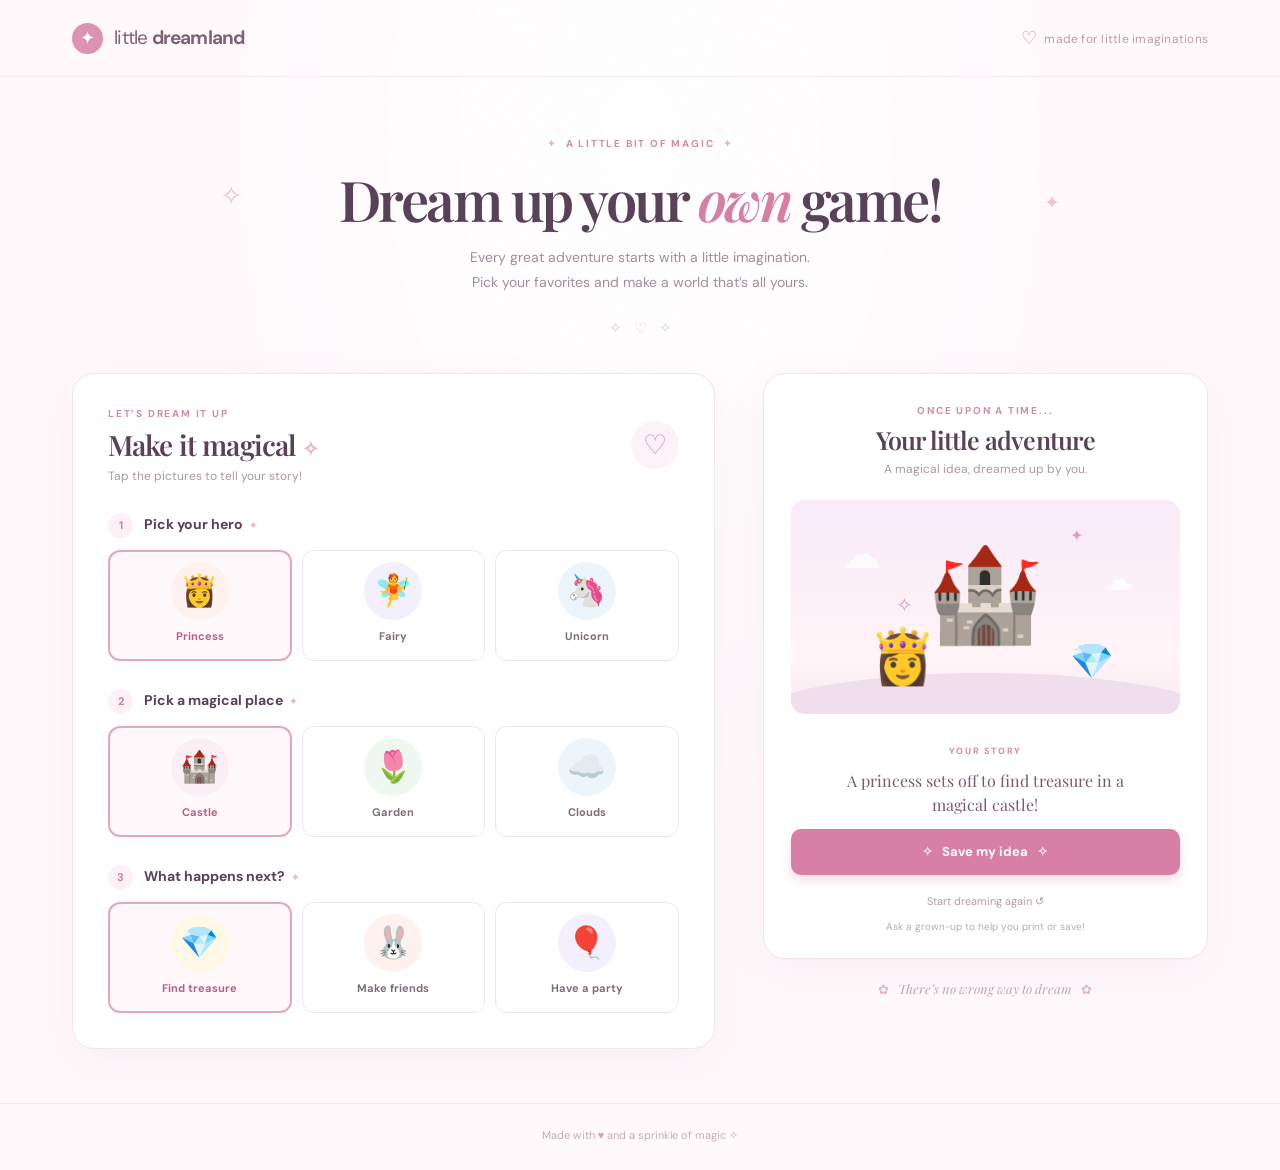
==== index.html @ f38ca416 "Create Little Dreamland game design site Co-authored-by: Copilot <223556219+Copilot@users.noreply.gi" ====
<!doctype html>
<html lang="en">
  <head>
    <meta charset="utf-8">
    <meta name="viewport" content="width=device-width, initial-scale=1">
    <meta name="theme-color" content="#fff9fc">
    <title>Little Dreamland | Make a magical game</title>
    <link rel="preconnect" href="https://cdn.jsdelivr.net">
    <link href="https://cdn.jsdelivr.net/npm/bootstrap@5.3.3/dist/css/bootstrap.min.css" rel="stylesheet">
    <link rel="stylesheet" href="styles.css">
    <script src="script.js" defer></script>
  </head>
  <body>
    <div class="page-shell">
      <header class="site-header">
        <div class="container">
          <div class="header-inner">
            <a class="brand" href="#top" aria-label="Little Dreamland home">
              <span class="brand-icon" aria-hidden="true">✦</span>
              <span>little <strong>dreamland</strong></span>
            </a>
            <span class="header-note"><span aria-hidden="true">♡</span> made for little imaginations</span>
          </div>
        </div>
      </header>

      <main id="top" class="container">
        <section class="hero text-center">
          <div class="hero-sparkle sparkle-left" aria-hidden="true">✧</div>
          <div class="hero-sparkle sparkle-right" aria-hidden="true">✦</div>
          <div class="eyebrow"><span aria-hidden="true">✦</span> A LITTLE BIT OF MAGIC <span aria-hidden="true">✦</span></div>
          <h1>Dream up your <em>own</em> game!</h1>
          <p>Every great adventure starts with a little imagination.<br class="d-none d-md-block"> Pick your favorites and make a world that’s all yours.</p>
          <div class="hero-doodle" aria-hidden="true">✧ &nbsp; ♡ &nbsp; ✧</div>
        </section>

        <div class="row g-4 g-xl-5 content-row">
          <div class="col-lg-7">
            <section class="creator-card" aria-labelledby="create-heading">
              <div class="card-heading">
                <div>
                  <div class="section-kicker">LET’S DREAM IT UP</div>
                  <h2 id="create-heading">Make it magical <span aria-hidden="true">✧</span></h2>
                  <p>Tap the pictures to tell your story!</p>
                </div>
                <div class="heading-heart" aria-hidden="true">♡</div>
              </div>

              <fieldset class="choice-group">
                <legend><span class="step-number">1</span> Pick your hero <span class="legend-sparkle" aria-hidden="true">✦</span></legend>
                <div class="choice-grid">
                  <button class="choice selected" type="button" data-group="hero" data-value="princess" aria-pressed="true">
                    <span class="choice-picture peach" aria-hidden="true">👸</span><span>Princess</span>
                  </button>
                  <button class="choice" type="button" data-group="hero" data-value="fairy" aria-pressed="false">
                    <span class="choice-picture lilac" aria-hidden="true">🧚</span><span>Fairy</span>
                  </button>
                  <button class="choice" type="button" data-group="hero" data-value="unicorn" aria-pressed="false">
                    <span class="choice-picture blue" aria-hidden="true">🦄</span><span>Unicorn</span>
                  </button>
                </div>
              </fieldset>

              <fieldset class="choice-group">
                <legend><span class="step-number">2</span> Pick a magical place <span class="legend-sparkle" aria-hidden="true">✦</span></legend>
                <div class="choice-grid">
                  <button class="choice selected" type="button" data-group="place" data-value="castle" aria-pressed="true">
                    <span class="choice-picture pink" aria-hidden="true">🏰</span><span>Castle</span>
                  </button>
                  <button class="choice" type="button" data-group="place" data-value="garden" aria-pressed="false">
                    <span class="choice-picture mint" aria-hidden="true">🌷</span><span>Garden</span>
                  </button>
                  <button class="choice" type="button" data-group="place" data-value="clouds" aria-pressed="false">
                    <span class="choice-picture blue" aria-hidden="true">☁️</span><span>Clouds</span>
                  </button>
                </div>
              </fieldset>

              <fieldset class="choice-group last-group">
                <legend><span class="step-number">3</span> What happens next? <span class="legend-sparkle" aria-hidden="true">✦</span></legend>
                <div class="choice-grid">
                  <button class="choice selected" type="button" data-group="adventure" data-value="treasure" aria-pressed="true">
                    <span class="choice-picture butter" aria-hidden="true">💎</span><span>Find treasure</span>
                  </button>
                  <button class="choice" type="button" data-group="adventure" data-value="friends" aria-pressed="false">
                    <span class="choice-picture peach" aria-hidden="true">🐰</span><span>Make friends</span>
                  </button>
                  <button class="choice" type="button" data-group="adventure" data-value="party" aria-pressed="false">
                    <span class="choice-picture lilac" aria-hidden="true">🎈</span><span>Have a party</span>
                  </button>
                </div>
              </fieldset>
            </section>
          </div>

          <div class="col-lg-5">
            <aside class="preview-card" aria-labelledby="preview-heading">
              <div class="preview-top">
                <div class="section-kicker">ONCE UPON A TIME...</div>
                <h2 id="preview-heading">Your little adventure</h2>
                <p>A magical idea, dreamed up by you.</p>
              </div>
              <div class="scene" aria-hidden="true">
                <span class="scene-sparkle scene-sparkle-one">✦</span>
                <span class="scene-sparkle scene-sparkle-two">✧</span>
                <span class="scene-sparkle scene-sparkle-three">✧</span>
                <span class="scene-cloud cloud-one">☁</span>
                <span class="scene-cloud cloud-two">☁</span>
                <span class="scene-place" id="scene-place">🏰</span>
                <span class="scene-hero" id="scene-hero">👸</span>
                <span class="scene-adventure" id="scene-adventure">💎</span>
                <span class="scene-hill"></span>
              </div>
              <div class="story" aria-live="polite" aria-atomic="true">
                <span class="story-label">YOUR STORY</span>
                <p id="story-text">A princess sets off to find treasure in a magical castle!</p>
              </div>
              <div class="preview-actions">
                <button class="print-button" type="button" id="print-button"><span aria-hidden="true">✧</span> Save my idea <span aria-hidden="true">✧</span></button>
                <button class="reset-button" type="button" id="reset-button">Start dreaming again <span aria-hidden="true">↺</span></button>
                <p class="print-hint">Ask a grown-up to help you print or save!</p>
              </div>
            </aside>
            <div class="side-note"><span aria-hidden="true">✿</span> There’s no wrong way to dream <span aria-hidden="true">✿</span></div>
          </div>
        </div>
      </main>
      <footer class="site-footer">Made with <span aria-label="love">♥</span> and a sprinkle of magic <span aria-hidden="true">✧</span></footer>
    </div>
  </body>
</html>
---- styles.css ----
@import url('https://fonts.googleapis.com/css2?family=DM+Sans:wght@400;500;600;700&family=Playfair+Display:ital,wght@0,600;0,700;1,600&display=swap');

:root {
  --ink: #594257;
  --muted: #9b8394;
  --pink: #d778a2;
  --deep-pink: #b95d89;
  --line: #f3e5ed;
}

* { box-sizing: border-box; }
body {
  margin: 0;
  color: var(--ink);
  font-family: "DM Sans", sans-serif;
  background: #fff9fc;
}
button { font: inherit; }
button:focus-visible, a:focus-visible { outline: 3px solid #8e579e; outline-offset: 3px; }
.page-shell {
  min-height: 100vh;
  overflow: hidden;
  background: radial-gradient(ellipse at 50% 12%, #fff 0%, transparent 48%), #fff9fc;
}
.container { max-width: 1160px; }
.site-header { border-bottom: 1px solid #f5e9f0; }
.header-inner { min-height: 76px; display: flex; justify-content: space-between; align-items: center; }
.brand { color: #806176; text-decoration: none; font-size: 19px; letter-spacing: -.8px; }
.brand strong { font-weight: 700; }
.brand-icon { display: inline-grid; place-items: center; width: 31px; height: 31px; margin-right: 7px; color: white; background: #dc92b1; border-radius: 50%; font-size: 18px; }
.header-note { color: #b99cac; font-size: 12px; letter-spacing: .02em; }
.header-note span { color: #d98cad; font-size: 18px; vertical-align: -1px; margin-right: 4px; }
.hero { position: relative; padding: 59px 0 34px; }
.eyebrow, .section-kicker, .story-label { color: #d18baa; font-size: 10px; font-weight: 700; letter-spacing: .18em; }
.eyebrow span { color: #e6b6cc; margin: 0 5px; }
h1, h2 { font-family: "Playfair Display", Georgia, serif; }
h1 { margin: 14px 0 13px; font-size: clamp(36px, 5vw, 56px); font-weight: 600; letter-spacing: -.045em; }
h1 em { color: #d77ea4; font-weight: 600; }
.hero p { margin: 0; color: #a38d9c; font-size: 14px; line-height: 1.8; }
.hero-doodle { color: #eac1d3; margin-top: 21px; font-size: 15px; }
.hero-sparkle { position: absolute; color: #eac4d5; font-size: 27px; }
.sparkle-left { left: 13%; top: 99px; }
.sparkle-right { right: 13%; top: 112px; font-size: 19px; }
.content-row { padding-bottom: 54px; }
.creator-card, .preview-card { border: 1px solid #f4e4ec; border-radius: 22px; background: #fff; box-shadow: 0 12px 40px rgba(153, 99, 130, .07); }
.creator-card { padding: 32px 35px 35px; }
.card-heading { display: flex; align-items: center; justify-content: space-between; }
.card-heading h2, .preview-top h2 { margin: 7px 0 5px; font-weight: 600; letter-spacing: -.03em; }
.card-heading h2 { font-size: 28px; }
.card-heading h2 span { color: #e5b3ca; font-family: sans-serif; font-size: 20px; }
.card-heading p, .preview-top p { color: #ad97a5; font-size: 12px; margin: 0; }
.heading-heart { display: grid; place-items: center; width: 48px; height: 48px; color: #d98dae; background: #fdf2f7; border-radius: 50%; font-size: 27px; }
.choice-group { border: 0; padding: 0; margin: 28px 0 0; min-width: 0; }
.choice-group legend { float: none; width: auto; margin: 0 0 12px; font-size: 14px; font-weight: 700; }
.step-number { display: inline-grid; place-items: center; width: 25px; height: 25px; margin-right: 8px; color: #cf7ca1; background: #fdf0f6; border-radius: 50%; font-size: 11px; }
.legend-sparkle { color: #e8becf; font-size: 10px; margin-left: 3px; }
.choice-grid { display: grid; grid-template-columns: repeat(3, minmax(0, 1fr)); gap: 10px; }
.choice { display: flex; flex-direction: column; align-items: center; gap: 8px; min-height: 111px; padding: 11px 5px 10px; border: 1px solid #f0e8ed; border-radius: 12px; color: #806c7b; background: white; font-size: 11px; font-weight: 700; transition: border-color .2s, background .2s, transform .2s; }
.choice:hover { border-color: #e3a8c2; transform: translateY(-2px); }
.choice.selected { border: 2px solid #e8a4c1; padding: 10px 4px 9px; color: #b45f86; background: #fff9fc; }
.choice-picture { display: grid; place-items: center; width: 58px; height: 58px; border-radius: 50%; font-size: 31px; line-height: 1; }
.peach { background: #fff1ed; }
.lilac { background: #f3effc; }
.blue { background: #edf5fc; }
.pink { background: #fceef5; }
.mint { background: #eef8f0; }
.butter { background: #fff8e6; }
.preview-card { padding: 29px 27px 24px; }
.preview-top { text-align: center; }
.preview-top h2 { font-size: 25px; }
.scene { position: relative; height: 214px; margin-top: 22px; overflow: hidden; border-radius: 14px; background: linear-gradient(180deg, #f8eaf7 0%, #fff4f7 73%, #f8eaf1 100%); }
.scene-hill { position: absolute; bottom: -50px; left: -10%; width: 120%; height: 91px; border-radius: 50%; background: #efdeec; }
.scene-place, .scene-hero, .scene-adventure, .scene-cloud, .scene-sparkle { position: absolute; z-index: 1; line-height: 1; }
.scene-place { left: 50%; top: 48px; transform: translateX(-50%); font-size: 93px; }
.scene-hero { left: 20%; bottom: 30px; z-index: 2; font-size: 54px; }
.scene-adventure { right: 17%; bottom: 35px; z-index: 2; font-size: 35px; }
.scene-cloud { color: white; opacity: .8; font-size: 40px; }
.cloud-one { top: 34px; left: 13%; }
.cloud-two { top: 65px; right: 12%; font-size: 30px; }
.scene-sparkle { color: #d99fc5; }
.scene-sparkle-one { top: 28px; right: 25%; font-size: 16px; }
.scene-sparkle-two { left: 27%; top: 95px; font-size: 20px; }
.scene-sparkle-three { right: 24%; bottom: 55px; font-size: 17px; }
.story { min-height: 103px; padding: 23px 10px 12px; text-align: center; }
.story-label { font-size: 9px; }
.story p { max-width: 290px; margin: 8px auto 0; font-family: "Playfair Display", Georgia, serif; color: #795b71; font-size: 16px; line-height: 1.5; }
.preview-actions { display: flex; flex-direction: column; align-items: center; }
.print-button { width: 100%; padding: 13px; border: 0; border-radius: 10px; color: #fff; background: #d77fa5; font-size: 13px; font-weight: 700; box-shadow: 0 5px 12px #f4dce8; }
.print-button:hover { background: var(--deep-pink); }
.print-button span { padding: 0 6px; color: #ffe4ef; }
.reset-button { margin-top: 13px; padding: 5px; border: 0; color: #b39cab; background: transparent; font-size: 11px; }
.reset-button:hover { color: var(--deep-pink); }
.print-hint { margin: 5px 0 0; color: #baaab5; font-size: 10px; text-align: center; }
.side-note { padding-top: 20px; color: #c3a5b6; text-align: center; font-family: "Playfair Display", Georgia, serif; font-size: 13px; font-style: italic; }
.side-note span { padding: 0 6px; color: #e2b4c9; font-style: normal; }
.site-footer { padding: 23px 15px 27px; border-top: 1px solid #f5e9f0; color: #c2acb9; text-align: center; font-size: 11px; }
.site-footer span { color: #de9ab8; }
@media (max-width: 767px) {
  .header-inner { min-height: 65px; }
  .header-note { display: none; }
  .hero { padding: 45px 10px 30px; }
  .hero-sparkle { display: none; }
  .creator-card { padding: 26px 20px; }
  .preview-card { padding: 26px 20px; }
}
@media (max-width: 360px) {
  .choice-grid { gap: 6px; }
  .choice { font-size: 10px; }
  .choice-picture { width: 50px; height: 50px; font-size: 27px; }
}
@media print {
  body, .page-shell { background: white; }
  .site-header, .hero, .creator-card, .preview-actions, .side-note, .site-footer { display: none; }
  .content-row { display: block; padding: 0; }
  .content-row > .col-lg-7 { display: none; }
  .content-row > .col-lg-5 { width: 100%; }
  .preview-card { max-width: 500px; margin: 30px auto; box-shadow: none; }
  .scene, .scene-hill { print-color-adjust: exact; -webkit-print-color-adjust: exact; }
}
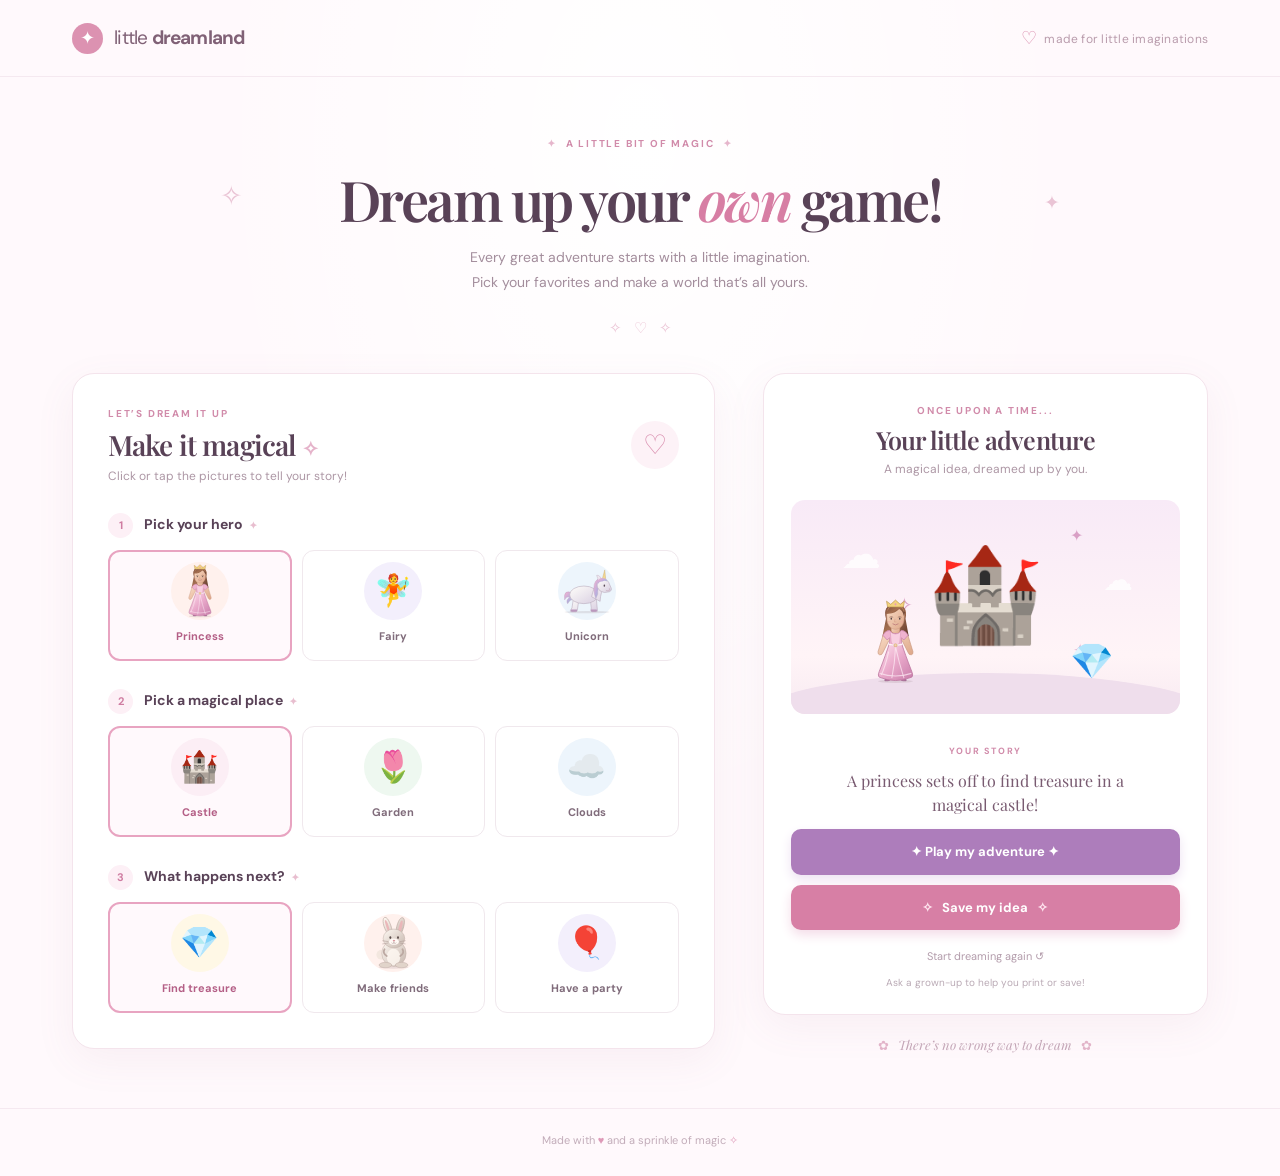
==== commit 993e8c70: "Build interactive Little Dreamland castle Co-authored-by: Copilot <223556219+Copilot@users.noreply.g" ====
--- a/index.html
+++ b/index.html
@@ -9,6 +9,7 @@
     <link href="https://cdn.jsdelivr.net/npm/bootstrap@5.3.3/dist/css/bootstrap.min.css" rel="stylesheet">
     <link rel="stylesheet" href="styles.css">
     <script src="script.js" defer></script>
+    <script src="world.js" defer></script>
   </head>
   <body>
     <div class="page-shell">
@@ -41,7 +42,7 @@
                 <div>
                   <div class="section-kicker">LET’S DREAM IT UP</div>
                   <h2 id="create-heading">Make it magical <span aria-hidden="true">✧</span></h2>
-                  <p>Tap the pictures to tell your story!</p>
+                  <p>Click or tap the pictures to tell your story!</p>
                 </div>
                 <div class="heading-heart" aria-hidden="true">♡</div>
               </div>
@@ -50,13 +51,13 @@
                 <legend><span class="step-number">1</span> Pick your hero <span class="legend-sparkle" aria-hidden="true">✦</span></legend>
                 <div class="choice-grid">
                   <button class="choice selected" type="button" data-group="hero" data-value="princess" aria-pressed="true">
-                    <span class="choice-picture peach" aria-hidden="true">👸</span><span>Princess</span>
+                    <span class="choice-picture peach" aria-hidden="true"><img class="choice-princess" src="princess.svg" alt="" draggable="false"></span><span>Princess</span>
                   </button>
                   <button class="choice" type="button" data-group="hero" data-value="fairy" aria-pressed="false">
                     <span class="choice-picture lilac" aria-hidden="true">🧚</span><span>Fairy</span>
                   </button>
                   <button class="choice" type="button" data-group="hero" data-value="unicorn" aria-pressed="false">
-                    <span class="choice-picture blue" aria-hidden="true">🦄</span><span>Unicorn</span>
+                    <span class="choice-picture blue" aria-hidden="true"><img class="choice-animal" src="unicorn.svg" alt="" draggable="false"></span><span>Unicorn</span>
                   </button>
                 </div>
               </fieldset>
@@ -83,7 +84,7 @@
                     <span class="choice-picture butter" aria-hidden="true">💎</span><span>Find treasure</span>
                   </button>
                   <button class="choice" type="button" data-group="adventure" data-value="friends" aria-pressed="false">
-                    <span class="choice-picture peach" aria-hidden="true">🐰</span><span>Make friends</span>
+                    <span class="choice-picture peach" aria-hidden="true"><img class="choice-animal" src="bunny.svg" alt="" draggable="false"></span><span>Make friends</span>
                   </button>
                   <button class="choice" type="button" data-group="adventure" data-value="party" aria-pressed="false">
                     <span class="choice-picture lilac" aria-hidden="true">🎈</span><span>Have a party</span>
@@ -107,7 +108,7 @@
                 <span class="scene-cloud cloud-one">☁</span>
                 <span class="scene-cloud cloud-two">☁</span>
                 <span class="scene-place" id="scene-place">🏰</span>
-                <span class="scene-hero" id="scene-hero">👸</span>
+                <span class="scene-hero" id="scene-hero"><img class="preview-princess" src="princess.svg" alt="" draggable="false"></span>
                 <span class="scene-adventure" id="scene-adventure">💎</span>
                 <span class="scene-hill"></span>
               </div>
@@ -116,6 +117,7 @@
                 <p id="story-text">A princess sets off to find treasure in a magical castle!</p>
               </div>
               <div class="preview-actions">
+                <button class="print-button play-button" type="button" id="play-button">✦ Play my adventure ✦</button>
                 <button class="print-button" type="button" id="print-button"><span aria-hidden="true">✧</span> Save my idea <span aria-hidden="true">✧</span></button>
                 <button class="reset-button" type="button" id="reset-button">Start dreaming again <span aria-hidden="true">↺</span></button>
                 <p class="print-hint">Ask a grown-up to help you print or save!</p>
@@ -124,6 +126,147 @@
             <div class="side-note"><span aria-hidden="true">✿</span> There’s no wrong way to dream <span aria-hidden="true">✿</span></div>
           </div>
         </div>
+
+        <section class="play-card" id="play-area" aria-labelledby="play-heading" hidden>
+          <div class="play-heading">
+            <div>
+              <div class="section-kicker">YOUR STORY COMES TO LIFE</div>
+              <h2 id="play-heading" tabindex="-1">Welcome to your adventure <span aria-hidden="true">✧</span></h2>
+              <p id="play-story"></p>
+            </div>
+            <span class="season-badge" id="season-label"></span>
+          </div>
+          <section class="voice-setup" aria-labelledby="voice-heading">
+            <div class="voice-setup-copy">
+              <div class="section-kicker">GROWN-UP SETUP</div>
+              <h3 id="voice-heading">Play together with your voice</h3>
+              <p>Turn up the sound, click Start voice, then allow the microphone if your browser asks. Wait for the green “Listening” sign before speaking.</p>
+              <p class="voice-privacy">The microphone listens after each prompt, not continuously. Your browser may send speech to an online service.</p>
+            </div>
+            <div class="voice-setup-controls">
+              <button class="voice-mode-button" type="button" id="voice-mode-button" aria-pressed="false">🎙️ Start voice</button>
+              <div class="voice-indicator" id="voice-indicator" data-state="off" aria-live="polite">○ Voice is off</div>
+              <p class="voice-feedback" id="voice-feedback"></p>
+              <p class="browser-warning" id="browser-warning" hidden>This is the VS Code preview. Voice services may not work here. Open this page in Google Chrome, allow the microphone, and turn up your speakers.</p>
+            </div>
+            <details class="voice-examples">
+              <summary>What can we say?</summary>
+              <p>When the game is listening, answer its question or say “move right”, “plant a seed”, “open the castle”, “ride the horse”, or “help the castle”.</p>
+            </details>
+          </section>
+          <div class="play-layout">
+            <div>
+              <p class="play-instructions">Move your hero across the bridge to the castle door, or click the door to go inside. Drag friends and treasures; double-click for a colorful copy!</p>
+              <div class="play-scene" id="play-scene" aria-label="Your adventure scene">
+                <div class="play-sky-decor" aria-hidden="true"><span>☁</span><span id="sky-light">☀️</span><span>☁</span></div>
+                <div class="landscape" id="landscape">
+                  <div class="castle-art">
+                    <div class="castle-tower tower-left"><span class="castle-roof"></span><span class="castle-window"></span></div>
+                    <div class="castle-main"><span class="castle-flag" aria-hidden="true">♥</span><button class="castle-door" id="castle-door" type="button" aria-label="Enter the castle"><span aria-hidden="true">✦</span></button></div>
+                    <div class="castle-tower tower-right"><span class="castle-roof"></span><span class="castle-window"></span></div>
+                  </div>
+                  <div class="garden-art"><span class="garden-tree"></span><span class="garden-bed"></span><span class="garden-tree"></span></div>
+                  <div class="clouds-art">☁️ 🌈 ☁️</div>
+                  <div class="season-decor" id="season-decor"></div>
+                </div>
+                <div class="play-ground" aria-hidden="true"></div>
+                <div class="moat" aria-hidden="true">
+                  <svg class="moat-bridge" viewBox="0 0 90 55" focusable="false">
+                    <path d="M30 2h30l20 48Q45 57 10 50z" fill="#eed8df" stroke="#cdaebe" stroke-width="2" stroke-linejoin="round"/>
+                    <path d="M36 4 22 49M54 4l14 45M18 37q27 5 54 0M24 24q21 4 42 0M28 13q17 3 34 0" fill="none" stroke="#d9bac7" stroke-width="1.5"/>
+                    <path d="M30 4 11 49M60 4l19 45" fill="none" stroke="#f8edf1" stroke-width="4" stroke-linecap="round"/>
+                    <path d="M32 6h26" fill="none" stroke="#f8edf1" stroke-width="3" stroke-linecap="round"/>
+                    <circle cx="31" cy="5" r="3" fill="#e5bfd1"/><circle cx="59" cy="5" r="3" fill="#e5bfd1"/>
+                  </svg>
+                </div>
+                <svg class="flower-bed" id="flower-bed" viewBox="0 0 600 120" preserveAspectRatio="none" aria-hidden="true"></svg>
+                <div class="characters" id="characters"></div>
+                <div class="weather-layer" id="weather-layer" aria-hidden="true"></div>
+                <div class="world-outdoor" id="world-outdoor">
+                  <div class="garden-plots" id="garden-plots" aria-label="Garden plots"></div>
+                  <button type="button" class="horse" id="horse" aria-label="Horse. Drag or use arrow keys to move."><img src="horse.svg" alt="" draggable="false"></button>
+                  <button type="button" class="monster" id="monster" aria-label="Help the monsters play nicely">👾</button>
+                </div>
+                <div class="room-scene" id="room-scene" hidden>
+                  <div class="room-title" id="room-title"></div>
+                  <div class="castle-map" id="castle-map" hidden aria-label="Castle room map">
+                    <p>✨ Pick a room to explore! ✨</p>
+                    <div class="map-rooms">
+                      <button type="button" data-world="hall"><span aria-hidden="true">🛋️</span>Hall</button>
+                      <button type="button" data-world="kitchen"><span aria-hidden="true">🍳</span>Kitchen</button>
+                      <button type="button" data-world="dining"><span aria-hidden="true">🍽️</span>Dining</button>
+                      <button type="button" data-world="bedroom"><span aria-hidden="true">🛏️</span>Bedroom</button>
+                    </div>
+                  </div>
+                  <div class="room-art" id="room-art" aria-hidden="true"></div>
+                  <div class="room-game" id="room-game" aria-live="polite"></div>
+                  <button type="button" class="room-hero" id="room-hero" aria-label="Your hero. Use arrow keys to move."></button>
+                  <div class="room-furniture" id="room-furniture"></div>
+                </div>
+              </div>
+              <section class="monster-help" id="monster-help" aria-labelledby="monster-heading">
+                <div>
+                  <h3 id="monster-heading">👾 The monsters need a friend!</h3>
+                  <p id="monster-instruction">They’re bumping the castle. Share a sparkle to help them play nicely.</p>
+                </div>
+                <button type="button" data-world="protect">✨ Share a sparkle</button>
+              </section>
+              <div class="world-toolbar" id="world-toolbar">
+                <button type="button" data-world="visit">🌉 <span>Visit castle</span></button>
+                <button type="button" data-world="castle">🏰 <span>Castle map</span></button>
+                <button type="button" data-world="outside">🌳 <span>Outside</span></button>
+                <button type="button" data-world="plant">🌱 <span>Plant seed</span></button>
+                <button type="button" data-world="pet">💗 <span>Pet horse</span></button>
+                <button type="button" data-world="ride">🐎 <span>Ride horse</span></button>
+              </div>
+              <div class="room-menu" id="room-menu" hidden>
+                <span>🗺️ Pick a room:</span>
+                <button type="button" data-world="hall">🛋️ Hall</button>
+                <button type="button" data-world="kitchen">🍳 Kitchen</button>
+                <button type="button" data-world="dining">🍽️ Dining room</button>
+                <button type="button" data-world="bedroom">🛏️ Bedroom</button>
+              </div>
+              <div class="room-actions" id="room-actions" hidden>
+                <button type="button" data-world="chair">🪑 Chair</button>
+                <button type="button" data-world="table">🪵 Table</button>
+                <button type="button" data-world="lamp">💡 Lamp</button>
+                <button type="button" data-world="plant-decor">🪴 Plant</button>
+                <button type="button" data-world="rug">🧶 Rug</button>
+                <button type="button" data-world="cook" id="cook-action">🥣 Cook</button>
+                <button type="button" data-world="dress" id="dress-action">👗 Change dress</button>
+              </div>
+              <p class="world-status" id="world-status" role="status" aria-live="polite"></p>
+              <p class="world-save-status" id="world-save-status" role="status"></p>
+              <div class="scene-controls">
+                <div class="move-controls" role="group" aria-label="Move your hero">
+                  <button type="button" data-move="left" aria-label="Move hero left">←</button>
+                  <button type="button" data-move="up" aria-label="Move hero up">↑</button>
+                  <button type="button" data-move="down" aria-label="Move hero down">↓</button>
+                  <button type="button" data-move="right" aria-label="Move hero right">→</button>
+                </div>
+                <div class="friend-controls" role="group" aria-label="Add a friend">
+                  <span>Add a friend:</span>
+                  <button type="button" data-friend="bunny" aria-label="Add a bunny"><img src="bunny.svg" alt="" draggable="false"></button>
+                  <button type="button" data-friend="unicorn" aria-label="Add a unicorn"><img src="unicorn.svg" alt="" draggable="false"></button>
+                  <button type="button" data-friend="fairy" aria-label="Add a fairy">🧚</button>
+                </div>
+              </div>
+              <p class="friend-message" id="friend-message" role="status"></p>
+            </div>
+            <div class="challenge-card">
+              <div class="section-kicker">A LITTLE CHALLENGE</div>
+              <div class="challenge-icon" aria-hidden="true">💌</div>
+              <h3 id="challenge-question"></h3>
+              <p>Say an answer or click or tap a picture!</p>
+              <div class="answer-options" id="answer-options"></div>
+              <button class="voice-button" type="button" id="voice-button">🎙️ Say my answer</button>
+              <button class="read-button" type="button" id="read-button">♪ Read to me</button>
+              <p class="challenge-status" id="challenge-status" role="status" aria-live="polite"></p>
+              <button class="next-button" type="button" id="next-button" hidden>Next adventure ✨</button>
+            </div>
+          </div>
+          <button type="button" class="reset-button back-button" id="back-button">← Change my story</button>
+        </section>
       </main>
       <footer class="site-footer">Made with <span aria-label="love">♥</span> and a sprinkle of magic <span aria-hidden="true">✧</span></footer>
     </div>
--- a/styles.css
+++ b/styles.css
@@ -59,6 +59,8 @@
 .choice:hover { border-color: #e3a8c2; transform: translateY(-2px); }
 .choice.selected { border: 2px solid #e8a4c1; padding: 10px 4px 9px; color: #b45f86; background: #fff9fc; }
 .choice-picture { display: grid; place-items: center; width: 58px; height: 58px; border-radius: 50%; font-size: 31px; line-height: 1; }
+.choice-princess { width: 40px; height: 54px; object-fit: contain; }
+.choice-animal { width: 54px; height: 54px; object-fit: contain; }
 .peach { background: #fff1ed; }
 .lilac { background: #f3effc; }
 .blue { background: #edf5fc; }
@@ -73,7 +75,10 @@
 .scene-place, .scene-hero, .scene-adventure, .scene-cloud, .scene-sparkle { position: absolute; z-index: 1; line-height: 1; }
 .scene-place { left: 50%; top: 48px; transform: translateX(-50%); font-size: 93px; }
 .scene-hero { left: 20%; bottom: 30px; z-index: 2; font-size: 54px; }
+.preview-princess { display: block; width: 54px; height: 85px; object-fit: contain; }
+.preview-animal { display: block; width: 65px; height: 70px; object-fit: contain; }
 .scene-adventure { right: 17%; bottom: 35px; z-index: 2; font-size: 35px; }
+.scene-adventure .preview-animal { width: 52px; height: 58px; }
 .scene-cloud { color: white; opacity: .8; font-size: 40px; }
 .cloud-one { top: 34px; left: 13%; }
 .cloud-two { top: 65px; right: 12%; font-size: 30px; }
@@ -88,6 +93,8 @@
 .print-button { width: 100%; padding: 13px; border: 0; border-radius: 10px; color: #fff; background: #d77fa5; font-size: 13px; font-weight: 700; box-shadow: 0 5px 12px #f4dce8; }
 .print-button:hover { background: var(--deep-pink); }
 .print-button span { padding: 0 6px; color: #ffe4ef; }
+.play-button { margin-bottom: 10px; background: #ad7dbb; box-shadow: 0 5px 12px #eee2f2; }
+.play-button:hover { background: #9162a0; }
 .reset-button { margin-top: 13px; padding: 5px; border: 0; color: #b39cab; background: transparent; font-size: 11px; }
 .reset-button:hover { color: var(--deep-pink); }
 .print-hint { margin: 5px 0 0; color: #baaab5; font-size: 10px; text-align: center; }
@@ -95,6 +102,172 @@
 .side-note span { padding: 0 6px; color: #e2b4c9; font-style: normal; }
 .site-footer { padding: 23px 15px 27px; border-top: 1px solid #f5e9f0; color: #c2acb9; text-align: center; font-size: 11px; }
 .site-footer span { color: #de9ab8; }
+.play-card { margin: 0 0 55px; padding: 32px; border: 1px solid #f4e4ec; border-radius: 22px; background: #fff; box-shadow: 0 12px 40px rgba(153, 99, 130, .07); }
+.play-card[hidden], .next-button[hidden] { display: none; }
+.play-heading { display: flex; justify-content: space-between; align-items: center; gap: 16px; }
+.play-heading h2 { margin: 8px 0; font-size: clamp(24px, 3vw, 32px); }
+.play-heading h2 span { color: #e5b3ca; }
+.play-heading p, .play-instructions { color: #927d8c; font-size: 13px; line-height: 1.5; }
+.play-heading p { margin: 0; }
+.season-badge { flex: none; padding: 8px 13px; border-radius: 30px; background: #f9eff7; color: #aa709c; font-size: 12px; font-weight: 700; }
+.voice-setup { display: grid; grid-template-columns: minmax(0, 1fr) minmax(200px, 280px); gap: 12px 24px; margin-top: 22px; padding: 20px; border: 1px solid #e8d7ed; border-radius: 16px; background: #faf4fc; }
+.voice-setup h3 { margin: 6px 0; font-family: "Playfair Display", Georgia, serif; font-size: 20px; }
+.voice-setup p { margin: 0; color: #725d71; font-size: 13px; line-height: 1.5; }
+.voice-setup .voice-privacy { margin-top: 8px; font-size: 11px; }
+.voice-setup .voice-feedback { margin-top: 8px; color: #76546e; font-size: 12px; }
+.voice-feedback:empty { display: none; }
+.voice-setup .voice-mode-button { margin-top: 0; min-height: 48px; }
+.voice-setup .browser-warning { margin-top: 10px; }
+.voice-examples { grid-column: 1 / -1; color: #76546e; font-size: 13px; }
+.voice-examples summary { cursor: pointer; font-weight: 700; }
+.voice-examples p { margin-top: 8px; }
+.play-layout { display: grid; grid-template-columns: minmax(0, 1fr) 300px; gap: 24px; margin-top: 20px; }
+.play-instructions { margin: 0 0 10px; }
+.play-scene { --sky: #e9f4f6; --ground: #b7dcae; --roof: #d387af; --castle: #fce4ec; position: relative; height: 360px; overflow: hidden; border-radius: 18px; background: linear-gradient(var(--sky), #fff6f5 75%); isolation: isolate; touch-action: none; }
+.play-scene[data-season="summer"] { --sky: #aee4f1; --ground: #91cf99; --roof: #dc789b; --castle: #fff0dc; }
+.play-scene[data-season="autumn"] { --sky: #fce0c7; --ground: #e4b47e; --roof: #be777b; --castle: #fbe4cb; }
+.play-scene[data-season="winter"] { --sky: #d9e8f9; --ground: #e9f4fa; --roof: #aa9dc5; --castle: #f4eef9; }
+.play-scene[data-time="night"] { background: linear-gradient(#48446e, #8d799d 75%); }
+.play-scene[data-time="night"] .landscape, .play-scene[data-time="night"] .play-ground { filter: brightness(.8); }
+.play-sky-decor { position: absolute; inset: 20px 8% auto; display: flex; justify-content: space-between; color: #fff; font-size: 32px; opacity: .8; pointer-events: none; }
+.play-sky-decor span:nth-child(2) { color: #fff2a8; font-size: 24px; }
+.play-ground { position: absolute; z-index: -1; left: -10%; right: -10%; bottom: -30%; height: 58%; border-radius: 50% 50% 0 0; background: var(--ground); }
+.landscape { position: absolute; inset: 0; pointer-events: none; }
+.castle-art { position: absolute; bottom: 26%; left: 50%; width: 205px; height: 180px; transform: translateX(-50%); }
+.castle-main, .castle-tower { position: absolute; bottom: 0; background: var(--castle); border: 3px solid #d5aec1; }
+.castle-main { left: 49px; width: 108px; height: 115px; border-radius: 35px 35px 0 0; }
+.castle-tower { width: 52px; height: 130px; border-radius: 8px 8px 0 0; }
+.tower-left { left: 9px; }.tower-right { right: 9px; }
+.castle-roof { position: absolute; bottom: 100%; left: -6px; width: 58px; height: 52px; background: var(--roof); clip-path: polygon(50% 0, 100% 100%, 0 100%); }
+.play-scene[data-season="summer"] .castle-roof { clip-path: polygon(50% 0, 95% 40%, 100% 100%, 0 100%, 5% 40%); }
+.play-scene[data-season="autumn"] .castle-roof { clip-path: polygon(50% 10%, 100% 75%, 90% 100%, 10% 100%, 0 75%); }
+.play-scene[data-season="winter"] .castle-roof { clip-path: polygon(50% 0, 100% 100%, 0 100%); border-bottom: 8px solid white; }
+.castle-window { display: block; width: 14px; height: 25px; margin: 25px auto; border-radius: 10px 10px 0 0; background: #b6dce7; }
+.castle-door { position: absolute; bottom: 0; left: 34px; width: 35px; height: 55px; padding: 0; border: 2px solid #ac779e; border-radius: 25px 25px 0 0; background: #c797ba; color: #fff3d0; pointer-events: auto; cursor: pointer; }
+.castle-door:hover { background: #b67faa; }
+.castle-flag { position: absolute; top: -25px; left: 48px; color: #d77fa5; font-size: 25px; }
+.garden-art { position: absolute; bottom: 29%; left: 50%; display: flex; align-items: end; gap: 2px; width: 250px; transform: translateX(-50%); }
+.garden-tree { display: inline-block; flex: 1; text-align: center; font-size: 67px; line-height: 1; }
+.garden-bed { flex: 1.2; text-align: center; font-size: 35px; line-height: 1.15; }
+.clouds-art { position: absolute; left: 50%; top: 27%; width: 100%; transform: translateX(-50%); text-align: center; font-size: 65px; }
+.play-scene[data-place="castle"] .garden-art, .play-scene[data-place="castle"] .clouds-art,
+.play-scene[data-place="garden"] .castle-art, .play-scene[data-place="garden"] .clouds-art,
+.play-scene[data-place="clouds"] .castle-art, .play-scene[data-place="clouds"] .garden-art { display: none; }
+.season-decor { position: absolute; bottom: 26%; width: 100%; display: flex; justify-content: space-around; font-size: 25px; }
+.flower-bed { position: absolute; z-index: 0; left: 0; bottom: 2%; width: 100%; height: 28%; overflow: visible; pointer-events: none; }
+.flower-stem { transform-box: fill-box; transform-origin: 50% 100%; animation: flower-sway 4s ease-in-out infinite alternate; }
+.flower-stem:nth-child(2n) { animation-duration: 5s; animation-delay: -2s; }
+.flower-stem:nth-child(3n) { animation-duration: 3.5s; animation-delay: -1s; }
+@keyframes flower-sway { from { transform: rotate(-3deg); } to { transform: rotate(3deg); } }
+.movable-gem span { display: block; animation: twinkle 1.8s ease-in-out infinite alternate; }
+.movable-gem:nth-child(2n) span { animation-delay: .7s; }
+@keyframes twinkle { from { opacity: .55; transform: scale(.85); } to { opacity: 1; transform: scale(1.2); filter: drop-shadow(0 0 5px #fff); } }
+.characters { position: absolute; z-index: 2; inset: 0; pointer-events: none; }
+.character { position: absolute; z-index: 2; display: grid; place-items: center; width: 60px; height: 60px; padding: 0; border: 0; border-radius: 50%; background: transparent; font-size: 44px; line-height: 1; transform: translate(-50%, -50%); cursor: grab; touch-action: none; pointer-events: auto; }
+.character.illustrated-character { width: 82px; height: 78px; border-radius: 18px; }
+.character.princess-character { width: 72px; height: 110px; }
+.character.princess-character.dress-blue img { filter: hue-rotate(95deg); }
+.character.princess-character.dress-gold img { filter: hue-rotate(180deg); }
+.character img { width: 100%; height: 100%; object-fit: contain; pointer-events: none; user-select: none; }
+.character.colorful-copy { filter: sepia(.7) saturate(2.5) hue-rotate(var(--copy-hue)); }
+.character:active { cursor: grabbing; }
+.character:focus-visible { outline-offset: -2px; }
+.scene-controls { display: flex; align-items: center; flex-wrap: wrap; justify-content: space-between; gap: 10px; margin-top: 12px; }
+.move-controls, .friend-controls { display: flex; align-items: center; flex-wrap: wrap; gap: 5px; }
+.friend-controls span { color: #927d8c; font-size: 12px; font-weight: 700; margin-right: 4px; }
+.move-controls button, .friend-controls button { min-width: 42px; height: 42px; border: 1px solid #f0dfeb; border-radius: 10px; background: #fff8fc; color: #a86690; font-size: 20px; }
+.friend-controls img { width: 34px; height: 34px; object-fit: contain; }
+.move-controls button:hover, .friend-controls button:hover { background: #f7e7f2; }
+.friend-message { min-height: 18px; margin: 6px 0 0; color: #947a8e; font-size: 12px; }
+.challenge-card { align-self: start; padding: 22px; border: 1px solid #f3e5ed; border-radius: 16px; background: #fff9fc; text-align: center; }
+.challenge-icon { margin: 12px 0 6px; font-size: 35px; }
+.challenge-card h3 { color: #76546e; font-family: "Playfair Display", Georgia, serif; font-size: 20px; line-height: 1.4; }
+.challenge-card > p:not(.voice-note):not(.challenge-status) { color: #9c8696; font-size: 12px; }
+.answer-options { display: flex; gap: 8px; }
+.answer-options button { flex: 1; padding: 10px 5px; border: 1px solid #ead3e2; border-radius: 10px; background: #fff; color: #815d78; font-size: 12px; font-weight: 700; }
+.answer-options button span { display: block; margin-bottom: 4px; font-size: 27px; }
+.answer-options button:hover { background: #f8e9f3; }
+.voice-button, .next-button { width: 100%; margin-top: 12px; padding: 11px; border: 0; border-radius: 10px; background: #d77fa5; color: #fff; font-size: 13px; font-weight: 700; }
+.voice-mode-button { width: 100%; margin-top: 12px; padding: 11px; border: 0; border-radius: 10px; background: #8c62a0; color: #fff; font-size: 13px; font-weight: 700; }
+.voice-mode-button:hover { background: #735085; }
+.voice-button:hover, .next-button:hover { background: #b95d89; }
+.voice-button:disabled { opacity: .6; }
+.read-button { margin-top: 9px; border: 0; background: none; color: #a36894; font-size: 12px; }
+.voice-indicator { margin-top: 12px; padding: 9px; border-radius: 10px; background: #f0e9f1; color: #655366; font-size: 13px; font-weight: 700; }
+.voice-indicator[data-state="listening"] { background: #e4f5e9; color: #326b48; }
+.voice-indicator[data-state="speaking"] { background: #f7e7f2; color: #854d77; }
+.browser-warning { margin: 10px 0 0; padding: 10px; border-radius: 8px; background: #fff1d9; color: #795a32; font-size: 11px; line-height: 1.45; }
+.voice-note { margin: 10px 0 0; color: #9c8696; font-size: 10px; line-height: 1.4; }
+.challenge-status { margin: 10px 0 0; color: #875a7b; font-size: 13px; font-weight: 700; line-height: 1.4; }
+.challenge-status:empty { display: none; }
+.back-button { margin-top: 15px; }
+.moat { position: absolute; z-index: 0; width: 250px; height: 36px; left: 50%; bottom: 23%; transform: translateX(-50%); border: 4px solid #c7e5df; border-radius: 50%; background: #81c9d6; pointer-events: none; }
+.moat-bridge { position: absolute; left: 50%; top: -15px; width: 90px; height: 55px; transform: translateX(-50%); overflow: visible; }
+.play-scene:not([data-place="castle"]) .moat { display: none; }
+.world-outdoor { position: absolute; inset: 0; pointer-events: none; }
+.garden-plots { position: absolute; bottom: 3%; left: 5%; display: flex; gap: 5px; pointer-events: auto; }
+.garden-plots button { display: grid; place-items: center; width: 44px; height: 48px; padding: 0; border: 1px solid #b68b72; border-radius: 45% 45% 30% 30%; background: #d3a484; font-size: 27px; }
+.horse { position: absolute; left: 7%; bottom: 29%; width: 100px; height: 85px; padding: 0; border: 0; background: transparent; pointer-events: auto; cursor: grab; touch-action: none; }
+.horse img { display: block; width: 100%; height: 100%; object-fit: contain; pointer-events: none; }
+.horse.riding { filter: drop-shadow(0 0 5px #fff); }
+.monster { position: absolute; right: 7%; top: 31%; padding: 4px; border: 0; border-radius: 12px; background: transparent; font-size: 40px; pointer-events: auto; cursor: pointer; }
+.world-outdoor { z-index: 3; }
+.monster.calm { animation: none; opacity: .8; }
+.play-scene[data-monster="active"][data-place="castle"] .castle-art { animation: castle-bump 1.6s ease-in-out infinite alternate; }
+@keyframes castle-bump { 85% { transform: translateX(-50%) rotate(0); } 95% { transform: translateX(-50%) rotate(1deg); } }
+.weather-layer { position: absolute; z-index: 3; inset: 0; overflow: hidden; pointer-events: none; }
+.weather-layer span { position: absolute; top: -15%; animation: weather-fall 2.2s linear infinite; }
+@keyframes weather-fall { to { transform: translate(-25px, 430px); } }
+.weather-layer .lightning { top: 8%; right: 20%; font-size: 35px; animation: twinkle 1s infinite alternate; }
+.room-scene { position: absolute; inset: 0; z-index: 4; background: linear-gradient(#f7e7ec 0 72%, #d7b6a8 72%); }
+.play-scene[data-room="kitchen"] .room-scene { background: linear-gradient(#fff0dd 0 72%, #d8b8a2 72%); }
+.play-scene[data-room="dining"] .room-scene { background: linear-gradient(#fcead9 0 72%, #cfae9c 72%); }
+.play-scene[data-room="bedroom"] .room-scene { background: linear-gradient(#eee5fa 0 72%, #d2b7c3 72%); }
+.room-scene[hidden], .castle-map[hidden], .room-menu[hidden], .room-actions[hidden], .room-hero[hidden] { display: none; }
+.castle-map { position: absolute; inset: 45px 12px 12px; display: flex; flex-direction: column; justify-content: center; align-items: center; border: 2px solid #f0d7e5; border-radius: 18px; background: #fff9f3; }
+.castle-map p { margin: 0 0 16px; color: #865e79; font-family: "Playfair Display", Georgia, serif; font-size: 19px; text-align: center; }
+.map-rooms { display: flex; justify-content: center; gap: 10px; width: 100%; }
+.map-rooms button { width: min(23%, 140px); min-height: 100px; padding: 10px 2px; border: 2px solid #e8cadb; border-radius: 14px; background: #fff; color: #76546e; font-size: clamp(11px, 2.5vw, 16px); font-weight: 700; }
+.map-rooms button:hover { background: #f9eaf4; }
+.map-rooms button span { display: block; font-size: 38px; }
+.room-title { position: absolute; top: 15px; left: 18px; padding: 5px 12px; border-radius: 20px; color: #825a77; background: #fff9; font-weight: 700; }
+.room-art { position: absolute; left: 50%; top: 44%; transform: translateX(-50%); font-size: 66px; opacity: .7; white-space: nowrap; pointer-events: none; }
+.play-scene[data-room="map"] .room-art { display: none; }
+.room-game { position: absolute; z-index: 1; top: 50px; left: 5%; right: 5%; padding: 8px; border: 1px solid #e8cdda; border-radius: 16px; background: #fffaf3ee; text-align: center; }
+.room-game:empty { display: none; }
+.room-game p { margin: 0 0 6px; color: #76546e; font-size: 13px; font-weight: 700; }
+.room-game-read { border: 0; border-radius: 8px; background: transparent; font-size: 18px; cursor: pointer; }
+.room-game-read:hover { background: #faeaf5; }
+.room-game-choices { display: flex; justify-content: center; gap: 5px; }
+.room-game-choices button { width: 58px; height: 58px; padding: 2px; border: 2px solid #e8cadb; border-radius: 12px; background: white; font-size: 32px; line-height: 1; cursor: pointer; }
+.room-game-choices button:hover { background: #faeaf5; }
+.room-game-choices button[aria-pressed="true"] { border-color: #b86f9e; background: #f9dff0; }
+.room-game-choices button:disabled { opacity: .65; cursor: default; }
+.room-hero { position: absolute; z-index: 2; left: 12%; top: 78%; width: 72px; height: 110px; padding: 0; border: 0; background: transparent; transform: translate(-50%, -50%); font-size: 60px; line-height: 1; cursor: grab; touch-action: none; }
+.room-hero img { width: 72px; height: 110px; object-fit: contain; }
+.room-hero.dress-blue img { filter: hue-rotate(95deg); }
+.room-hero.dress-gold img { filter: hue-rotate(180deg); }
+.room-hero.party-dance { animation: party-dance .5s ease-in-out 6 alternate; }
+@keyframes party-dance { from { transform: translate(-50%, -50%) rotate(-12deg); } to { transform: translate(-50%, -55%) rotate(12deg); } }
+.room-furniture { position: absolute; inset: 0; pointer-events: none; }
+.room-furniture button { position: absolute; width: 64px; height: 64px; padding: 0; border: 0; background: transparent; font-size: 46px; cursor: grab; touch-action: none; transform: translate(-50%, -50%); pointer-events: auto; }
+.play-scene[data-room]:not([data-room="outside"]) .world-outdoor,
+.play-scene[data-room]:not([data-room="outside"]) .characters,
+.play-scene[data-room]:not([data-room="outside"]) .weather-layer { display: none; }
+.world-toolbar, .room-menu, .room-actions { display: flex; flex-wrap: wrap; gap: 6px; margin-top: 10px; align-items: center; }
+.monster-help { display: flex; justify-content: space-between; align-items: center; gap: 12px; margin-top: 12px; padding: 14px; border: 1px solid #efd6e4; border-radius: 12px; background: #fff3f9; }
+.monster-help[hidden] { display: none; }
+.monster-help h3 { margin: 0 0 4px; color: #78516e; font-size: 15px; font-weight: 700; }
+.monster-help p { margin: 0; color: #806b7c; font-size: 12px; line-height: 1.4; }
+.monster-help button { flex: none; min-height: 44px; padding: 9px 14px; border: 0; border-radius: 9px; color: #fff; background: #b86f9e; font-weight: 700; font-size: 13px; }
+.monster-help button:hover { background: #985480; }
+.world-toolbar button, .room-menu button, .room-actions button { min-height: 44px; padding: 7px 10px; border: 1px solid #e8d2e2; border-radius: 10px; background: #fff8fc; color: #76546e; font-size: 13px; font-weight: 700; }
+.world-toolbar button:hover, .room-menu button:hover, .room-actions button:hover { background: #f5e5f1; }
+.room-menu span { font-size: 13px; font-weight: 700; }
+.world-status, .world-save-status { min-height: 1em; margin: 6px 0; color: #80667a; font-size: 12px; }
+.world-save-status { color: #a04949; }
+@media (prefers-reduced-motion: reduce) { .movable-gem span, .flower-stem, .monster, .weather-layer span, .weather-layer .lightning, .room-hero.party-dance, .play-scene[data-monster="active"][data-place="castle"] .castle-art { animation: none; } }
+@media (max-width: 991px) { .play-layout { grid-template-columns: 1fr; } }
 @media (max-width: 767px) {
   .header-inner { min-height: 65px; }
   .header-note { display: none; }
@@ -102,6 +275,11 @@
   .hero-sparkle { display: none; }
   .creator-card { padding: 26px 20px; }
   .preview-card { padding: 26px 20px; }
+  .play-card { padding: 24px 16px; }
+  .voice-setup { grid-template-columns: 1fr; }
+  .monster-help { align-items: stretch; flex-direction: column; }
+  .play-heading { align-items: flex-start; flex-direction: column; }
+  .play-scene { height: 310px; }
 }
 @media (max-width: 360px) {
   .choice-grid { gap: 6px; }
@@ -110,7 +288,7 @@
 }
 @media print {
   body, .page-shell { background: white; }
-  .site-header, .hero, .creator-card, .preview-actions, .side-note, .site-footer { display: none; }
+  .site-header, .hero, .creator-card, .preview-actions, .side-note, .site-footer, .play-card { display: none; }
   .content-row { display: block; padding: 0; }
   .content-row > .col-lg-7 { display: none; }
   .content-row > .col-lg-5 { width: 100%; }
